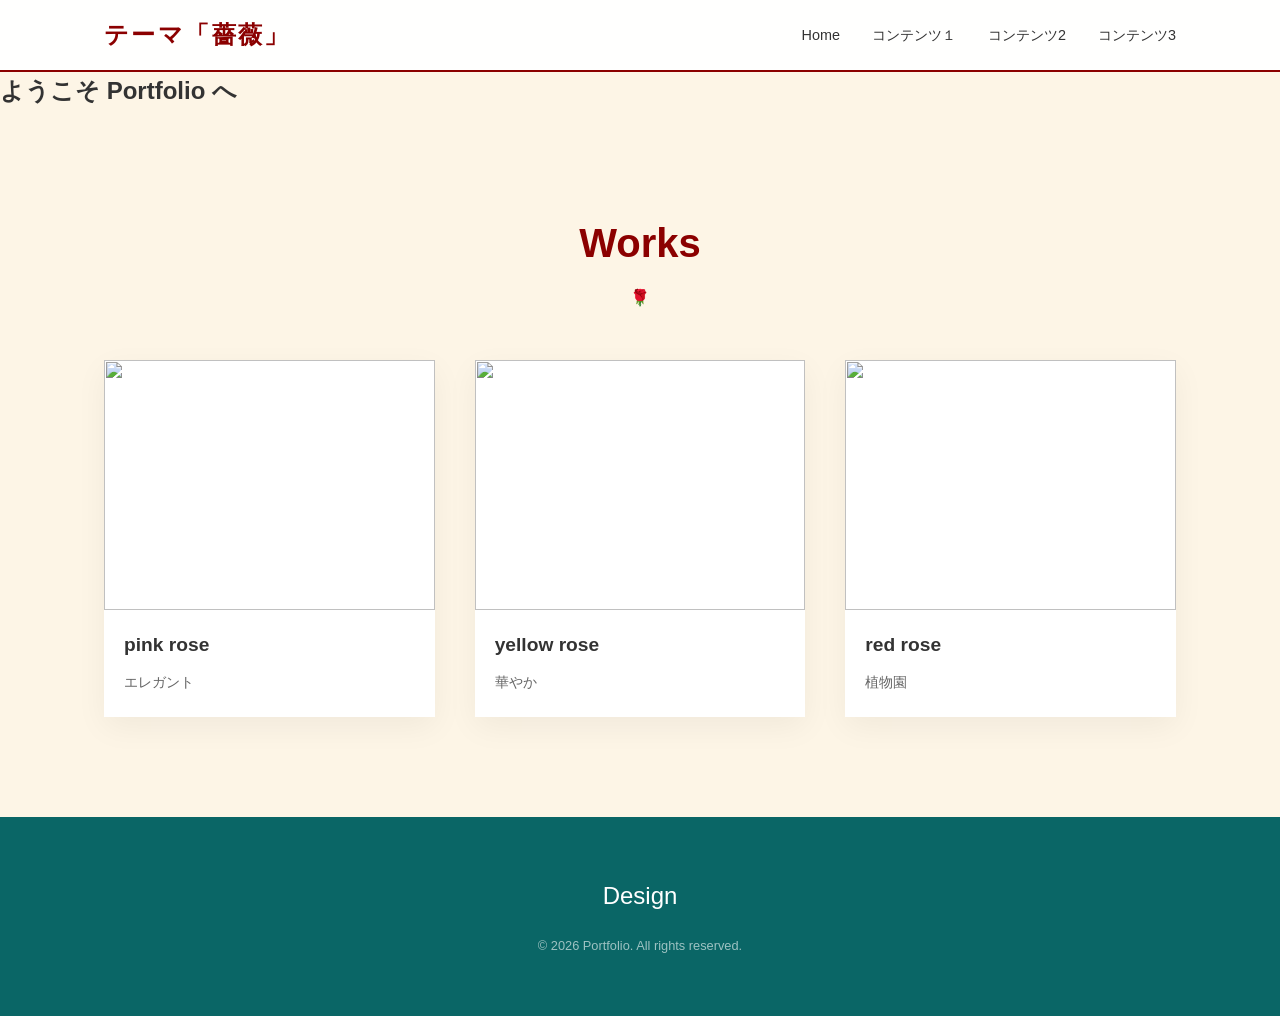
==== content1.html @ 1ae3734d "Create content1.html" ====
<!DOCTYPE html>
<html lang="ja">
<head>
    <meta charset="UTF-8">
    <meta name="viewport" content="width=device-width, initial-scale=1.0">
    <title>Design Portfolio</title>
    <link rel="stylesheet" href="style.css">
</head>
<body>

    <div class="site-wrapper">
        <header>
            <div class="header-container">
                <h1 class="logo">テーマ「薔薇」</h1>
                
                <button class="menu-toggle" id="menu-toggle">
                    <span></span>
                    <span></span>
                    <span></span>
                </button>

                <nav id="nav-menu">
                    <ul>
                        <li><a href="https://nisi1234567.github.io/2026/">Home</a></li>
                        <li><a href="https://nisi1234567.github.io/2026/content1">コンテンツ１</a></li>
                        <li><a href="https://nisi1234567.github.io/2026/">コンテンツ2</a></li>
                        <li><a href="https://nisi1234567.github.io/2026/.com">コンテンツ3</a></li>
                    </ul>
                </nav>
            </div>
        </header>

        <main>
            <section class="hero">
                <div class="hero-text">

             <div class="hero1-image">
              <h1>ようこそ Portfolio へ</h1>
             </div>

                </div>
            </section>

            <section id="works" class="content-section">
                <h3 class="section-title">Works</h3>
                <div class="grid">
                    <div class="card">
                        <div class="img-container">
                            <img src="images/1/IMG_1566.JPG">
                        </div>
                        <h4>pink rose</h4>
                        <p>エレガント</p>
                    </div>
                    <div class="card">
                        <div class="img-container">
                            <img src="images/1/IMG_1567.JPG">
                        </div>
                        <h4>yellow rose</h4>
                        <p>華やか</p>
                    </div>
                    <div class="card">
                        <div class="img-container">
                            <img src="images/1/IMG_1570.JPG">
                        </div>
                        <h4>red rose</h4>
                        <p>植物園</p>
                    </div>
                </div>
            </section>
        </main>

        <footer>
            <div class="footer-content">
                <p class="footer-logo">Design</p>
                <p class="copyright">&copy; 2026 Portfolio. All rights reserved.</p>
            </div>
        </footer>
    </div>

    <script>
        // スマホメニューの開閉
        const toggle = document.getElementById('menu-toggle');
        const nav = document.getElementById('nav-menu');

        toggle.addEventListener('click', () => {
            nav.classList.toggle('active');
            toggle.classList.toggle('open');
        });
    </script>
</body>
</html>
---- style.css ----
/* --- 基本設定 & リセット --- */
* {
    margin: 0;
    padding: 0;
    box-sizing: border-box;
}

:root {
    --primary-color: #8b0000; /* 深い赤 */
    --secondary-color: #fdf5e6; /* オールドレース（柔らかな背景色） */
    --accent-color: #d4af37; /* ゴールド */
    --text-color: #333;
    --light-text: #fff;
    --font-serif: 'Playfair Display', 'Zen Kaku Gothic New; /* 現代的でクリアな印象。可読性が非常に高い。 */
}

body {
    font-family: 'Helvetica Neue', Arial, "Hiragino Kaku Gothic ProN", "Hiragino Sans", Meiryo, sans-serif;
    background-color: var(--secondary-color);
    color: var(--text-color);
    line-height: 1.6;
    overflow-x: hidden;
}

/* --- ヘッダー --- */
header {
    background-color: rgba(255, 255, 255, 0.95);
    border-bottom: 2px solid var(--primary-color);
    padding: 1rem 0;
    position: sticky;
    top: 0;
    z-index: 1000;
}

.header-container {
    max-width: 1200px;
    margin: 0 auto;
    display: flex;
    justify-content: space-between;
    align-items: center;
    padding: 0 5%;
}

.logo {
    font-family: var(--font-serif);
    font-size: 1.5rem;
    color: var(--primary-color);
    letter-spacing: 0.1em;
}

/* ナビゲーション */
#nav-menu ul {
    display: flex;
    list-style: none;
}

#nav-menu ul li {
    margin-left: 2rem;
}

#nav-menu ul li a {
    text-decoration: none;
    color: var(--text-color);
    font-weight: 500;
    transition: color 0.3s;
    font-size: 0.9rem;
}

#nav-menu ul li a:hover {
    color: var(--primary-color);
}

/* --- ハンバーガーメニュー (スマホ用) --- */
.menu-toggle {
    display: none;
    flex-direction: column;
    justify-content: space-between;
    width: 30px;
    height: 20px;
    background: transparent;
    border: none;
    cursor: pointer;
}

.menu-toggle span {
    width: 100%;
    height: 2px;
    background-color: var(--primary-color);
    transition: all 0.3s;
}

/* --- ヒーローセクション --- */
.hero-image {
    width: 100%;
    height: 500px;
    background-image: url('images/IMG_1561.JPG');
    background-size: cover;    /* 枠いっぱいに広げる */
    background-position: center; /* 中央に合わせる */
    color: white;              /* 上に載る文字を白くする */
}

.hero-content h2 {
    font-family: var(--font-serif);
    font-size: 3.5rem;
    margin-bottom: 1rem;
    letter-spacing: 0.05em;
    animation: fadeInDown 1.2s ease-out;
}

.hero-content p {
    font-size: 1.2rem;
    letter-spacing: 0.2em;
    animation: fadeInUp 1.2s ease-out;
}

/* --- コンテンツセクション --- */
.content-section {
    max-width: 1200px;
    margin: 100px auto;
    padding: 0 5%;
}

.section-title {
    font-family: var(--font-serif);
    font-size: 2.5rem;
    text-align: center;
    margin-bottom: 50px;
    color: var(--primary-color);
    position: relative;
}

.section-title::after {
    content: '🌹';
    display: block;
    font-size: 1rem;
    margin-top: 10px;
}

/* グリッドレイアウト */
.grid {
    display: grid;
    grid-template-columns: repeat(auto-fit, minmax(300px, 1fr));
    gap: 40px;
}

.card {
    background: #fff;
    padding-bottom: 20px;
    box-shadow: 0 10px 30px rgba(0,0,0,0.05);
    transition: transform 0.3s ease;
    border-bottom: 3px solid transparent;
}

.card:hover {
    transform: translateY(-10px);
    border-bottom: 3px solid var(--primary-color);
}

img {
    max-width: 100%; /* 親要素の幅以上に広がらない */
    height: auto;    /* 縦横比を維持 */
}

.img-container {
    width: 100%;
    height: 250px;
    overflow: hidden;
    margin-bottom: 20px;
}

.img-container img {
    width: 100%;
    height: 100%;
    object-fit: cover;
    transition: transform 0.5s ease;
}

.card:hover .img-container img {
    transform: scale(1.1);
}

.card h4 {
    padding: 0 20px;
    font-family: var(--font-serif);
    font-size: 1.2rem;
    margin-bottom: 10px;
}

.card p {
    padding: 0 20px;
    font-size: 0.9rem;
    color: #666;
}

/* --- フッター --- */
footer {
    background-color: #0a6666;
    color: #fff;
    padding: 60px 0;
    text-align: center;
}

.footer-logo {
    font-family: var(--font-serif);
    font-size: 1.5rem;
    margin-bottom: 20px;
}

.copyright {
    font-size: 0.8rem;
    opacity: 0.6;
}

/* --- アニメーション --- */
@keyframes fadeInDown {
    from { opacity: 0; transform: translateY(-30px); }
    to { opacity: 1; transform: translateY(0); }
}

@keyframes fadeInUp {
    from { opacity: 0; transform: translateY(30px); }
    to { opacity: 1; transform: translateY(0); }
}

/* --- レスポンシブ (スマホ対応) --- */
@media (max-width: 768px) {
    .menu-toggle {
        display: flex;
    }

    #nav-menu {
        position: fixed;
        top: 70px;
        left: 100%;
        width: 100%;
        height: calc(100vh - 70px);
        background-color: rgba(255,255,255,0.98);
        transition: left 0.4s ease;
    }

    #nav-menu.active {
        left: 0;
    }

    #nav-menu ul {
        flex-direction: column;
        align-items: center;
        padding-top: 50px;
    }

    #nav-menu ul li {
        margin: 20px 0;
    }

    .hero-content h2 {
        font-size: 2rem;
    }

    /* ハンバーガーアニメーション */
    .menu-toggle.open span:nth-child(1) {
        transform: translateY(9px) rotate(45deg);
    }
    .menu-toggle.open span:nth-child(2) {
        opacity: 0;
    }
    .menu-toggle.open span:nth-child(3) {
        transform: translateY(-9px) rotate(-45deg);
    }
}
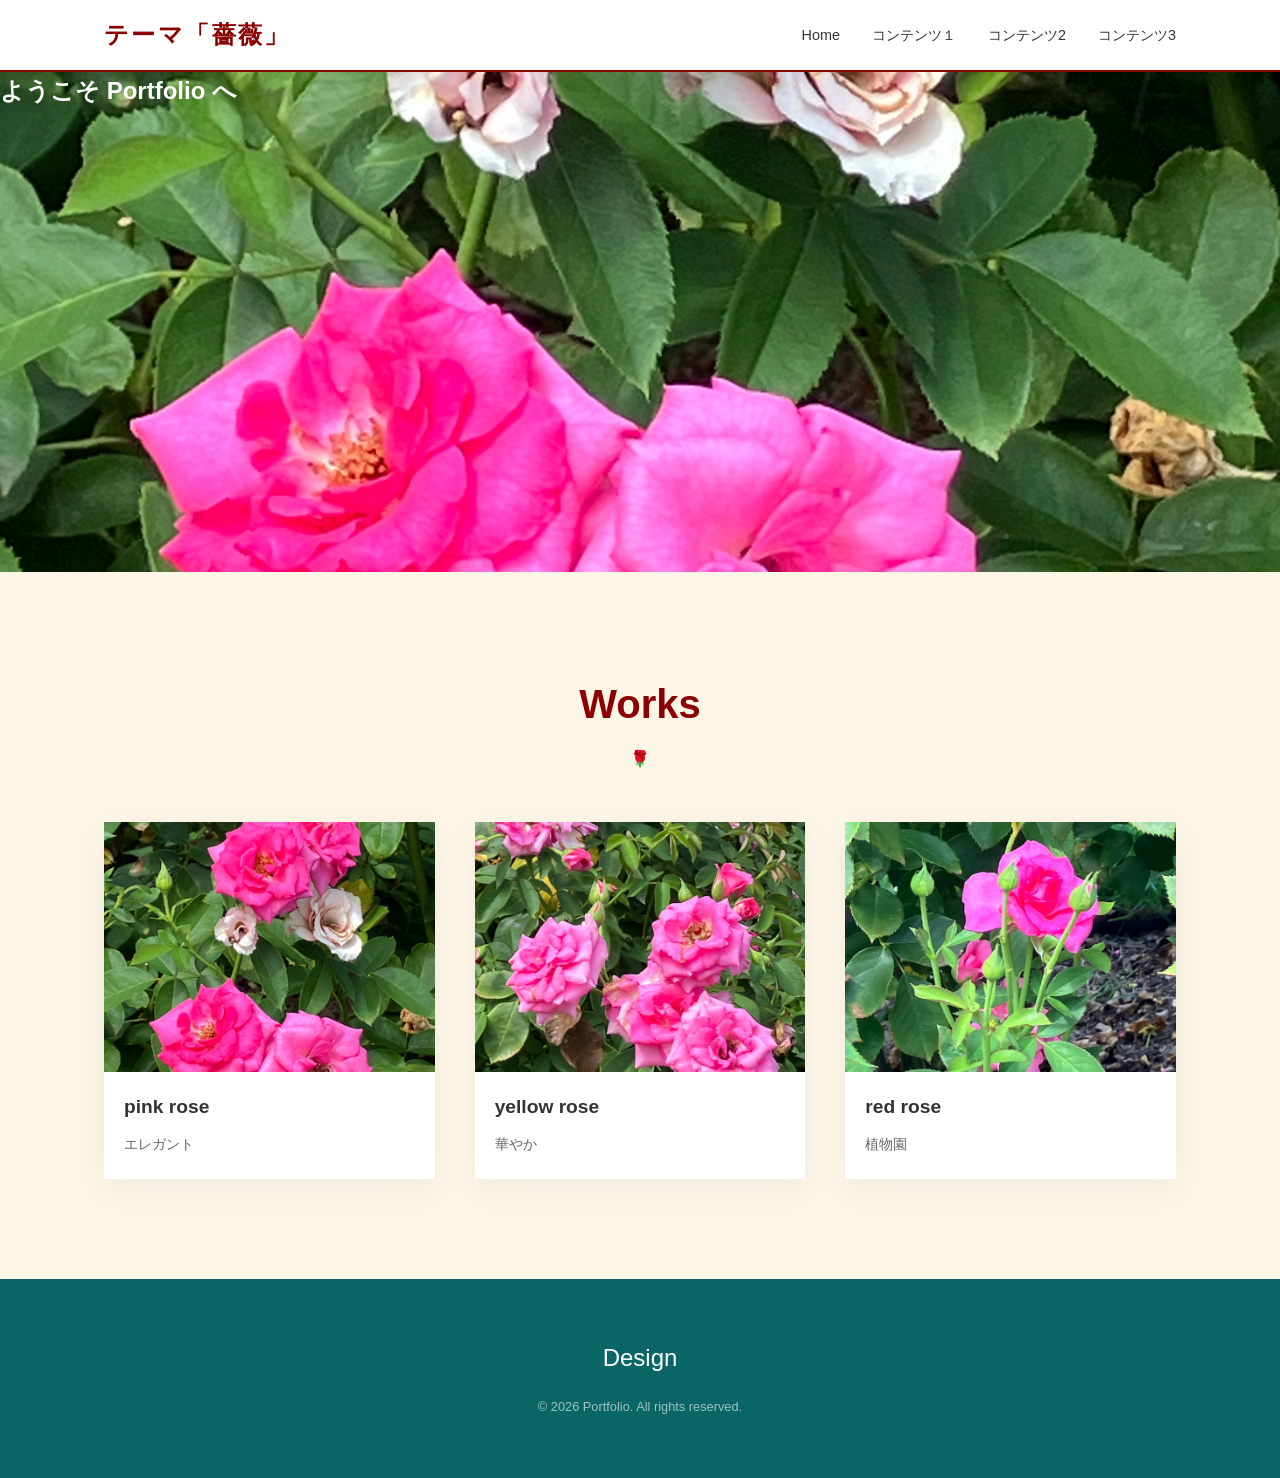
==== commit a7cdff34: "Update content1.html" ====
--- a/content1.html
+++ b/content1.html
@@ -25,8 +25,8 @@
                     <ul>
                         <li><a href="https://nisi1234567.github.io/2026/">Home</a></li>
                         <li><a href="https://nisi1234567.github.io/2026/content1">コンテンツ１</a></li>
-                        <li><a href="https://nisi1234567.github.io/2026/">コンテンツ2</a></li>
-                        <li><a href="https://nisi1234567.github.io/2026/.com">コンテンツ3</a></li>
+                        <li><a href="https://nisi1234567.github.io/2026/content2">コンテンツ2</a></li>
+                        <li><a href="https://nisi1234567.github.io/2026/content3">コンテンツ3</a></li>
                     </ul>
                 </nav>
             </div>
--- a/style.css
+++ b/style.css
@@ -100,6 +100,18 @@
     color: white;              /* 上に載る文字を白くする */
 }
 
+
+/* --- ヒーローセクション コンテンツ１--- */
+.hero1-image {
+    width: 100%;
+    height: 500px;
+    background-image: url('images/1/IMG_1565.JPG');
+    background-size: cover;    /* 枠いっぱいに広げる */
+    background-position: center; /* 中央に合わせる */
+    color: white;              /* 上に載る文字を白くする */
+}
+
+
 .hero-content h2 {
     font-family: var(--font-serif);
     font-size: 3.5rem;
